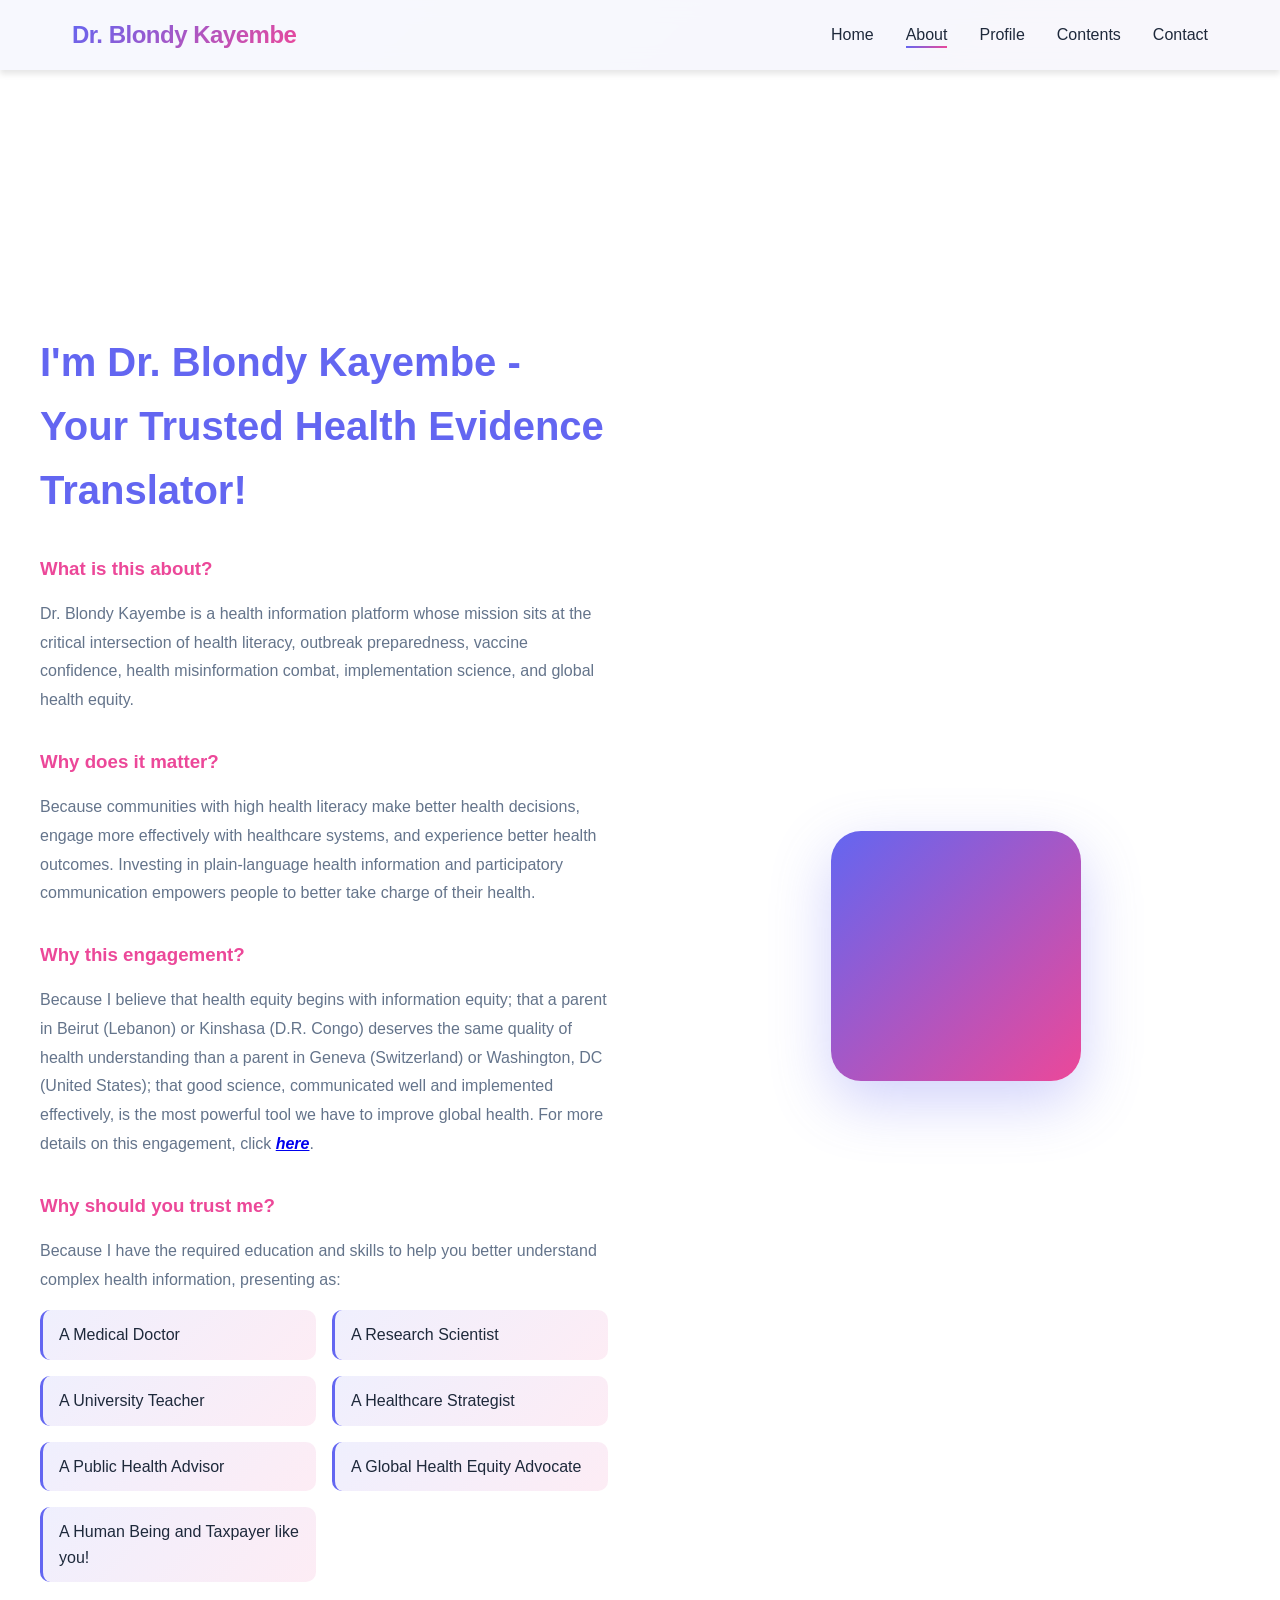
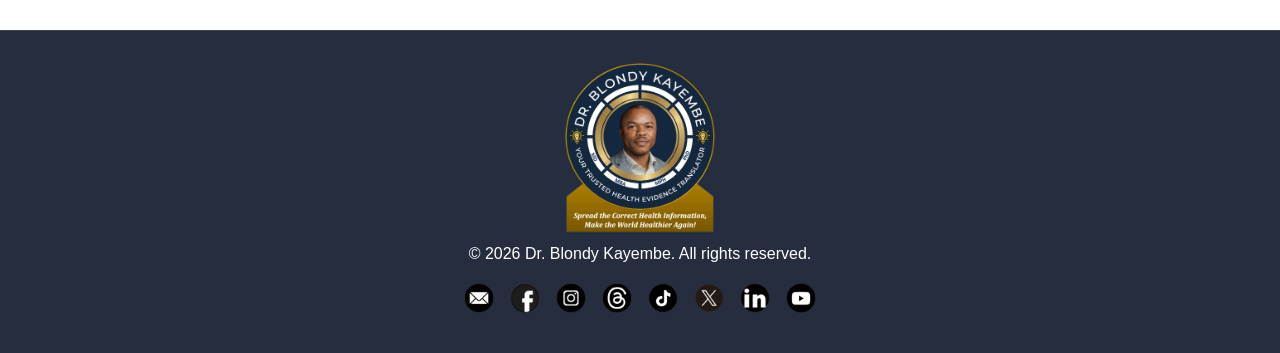
==== about.html @ 8d3b154e "Update about.html" ====
<!DOCTYPE html>
<html lang="en">
<head>
    <meta charset="UTF-8">
    <meta name="viewport" content="width=device-width, initial-scale=1.0">
    <title>About - Dr. Blondy Kayembe</title>
    <link rel="stylesheet" href="styles.css">
</head>
<body>
    <nav class="navbar">
        <div class="nav-container">
            <a href="index.html" class="logo">Dr. Blondy Kayembe</a>
            <ul class="nav-menu">
                <li><a href="index.html">Home</a></li>
                <li><a href="about.html" class="active">About</a></li>
                 <li><a href="profile.html">Profile</a></li>
                <li><a href="contents.html">Contents</a></li>
                <li><a href="contact.html">Contact</a></li>
            </ul>
        </div>
    </nav>

    <section class="page-header">
        <h1>About</h1>
        <p class="page-subtitle">Get to know who I am.</p>
    </section>

    <section class="about-content">
        <div class="about-container">
            <div class="about-text">
                <h2>I'm Dr. Blondy Kayembe - Your Trusted Health Evidence Translator!</h2>
                <h3>What is this about?</h3>
                <p>Dr. Blondy Kayembe is a health information platform whose mission sits at the critical intersection of 
                    health literacy, outbreak preparedness, vaccine confidence, health misinformation combat, implementation 
                    science, and global health equity.</p>
				
                <h3>Why does it matter?</h3>
                <p>Because communities with high health literacy make better health decisions, engage more effectively with 
					healthcare systems, and experience better health outcomes. Investing in plain-language health information 
					and participatory communication empowers people to better take charge of their health. </p>
				
                <h3>Why this engagement?</h3>
                <p>Because I believe that health equity begins with information equity; that a parent in Beirut (Lebanon) or 
                    Kinshasa (D.R. Congo) deserves the same quality of health understanding than a parent in Geneva (Switzerland) 
                    or Washington, DC (United States); that good science, communicated well and implemented effectively, 
                    is the most powerful tool we have to improve global health. For more details on this engagement, 
                    click <a href="https://youtube.com/@drblondykayembe" target="_blank"> <strong><i>here</i></strong></a>.
                </p>

                <h3>Why should you trust me?</h3>
                <p>Because I have the required education and skills to help you better understand complex health information, 
                    presenting as:</p>
                
                <ul class="skills-list">
                    <li>A Medical Doctor</li>
                    <li>A Research Scientist</li>
                    <li>A University Teacher</li>
                    <li>A Healthcare Strategist</li>
                    <li>A Public Health Advisor</li>
                    <li>A Global Health Equity Advocate</li>
                    <li>A Human Being and Taxpayer like you!</li>
                </ul>
            </div>
            <div class="about-visual">
                <div class="profile-container">
                    <div class="profile-shape"></div>
                </div>
            </div>
        </div>
    </section>

    <footer>
		<div style="display: flex; align-items: center; justify-content: center; gap: 10px;">
			<a href="https://drblondykayembe.com" target="_blank">
				<img src="/assets/logos/Final.Logo.2.gif" alt="Logo" style="width: 150px; height: auto"></a>
		</div>
        <p>&copy; 2026 Dr. Blondy Kayembe. All rights reserved.</p>
        <div class="footer-links">
            <p><a href="mailto:contact@drblondykayembe.com" target="_blank">
					<img src="/assets/logos/Mail.gif" alt="Mail" style="width: 30px; height: auto; cursor: pointer;"></a>
                <a href="https://www.facebook.com/drblondykayembe" target="_blank">
					<img src="/assets/logos/Facebook.gif" alt="Facebook" style="width: 30px; height: auto; cursor: pointer;"></a>
				<a href="https://www.instagram.com/@drblondykayembe" target="_blank">
					<img src="/assets/logos/Instagram2.gif" alt="Instagram" style="width: 30px; height: auto; cursor: pointer;"></a>
				<a href="https://www.threads.com/@drblondykayembe" target="_blank">
					<img src="/assets/logos/Threads2.gif" alt="Threads" style="width: 30px; height: auto; cursor: pointer;"></a>
				<a href="https://www.tiktok.com/@drblondykayembe" target="_blank">
					<img src="/assets/logos/TikTok.gif" alt="TikTok" style="width: 30px; height: auto; cursor: pointer;"></a>
				<a href="https://www.x.com/drblondykayembe" target="_blank">
					<img src="/assets/logos/Twitter.gif" alt="Twitter" style="width: 30px; height: auto; cursor: pointer;"></a>
				<a href="https://www.linkedin.com/in/drblondykayembe" target="_blank">
					<img src="/assets/logos/LinkedIn2.gif" alt="LinkedIn" style="width: 30px; height: auto; cursor: pointer;"></a>
				<a href="https://www.youtube.com/@drblondykayembe" target="_blank">
					<img src="/assets/logos/YouTube2.gif" alt="YouTube" style="width: 30px; height: auto; cursor: pointer;"></a>
            </p>
        </div>
    </footer>
</body>
</html>
---- styles.css ----
* {
    margin: 0;
    padding: 0;
    box-sizing: border-box;
}

:root {
    --primary-color: #6366f1;
    --secondary-color: #ec4899;
    --accent-color: #f59e0b;
    --dark-bg: #0f172a;
    --light-bg: #f8fafc;
    --text-dark: #1e293b;
    --text-light: #64748b;
    --border-color: #e2e8f0;
}

body {
    font-family: 'Segoe UI', Tahoma, Geneva, Verdana, sans-serif;
    background: linear-gradient(135deg, #667eea 0%, #764ba2 100%);
    background-attachment: fixed;
    color: var(--text-dark);
    line-height: 1.6;
    overflow-x: hidden;
}

/* Navigation */
.navbar {
    background: rgba(255, 255, 255, 0.95);
    backdrop-filter: blur(10px);
    padding: 1rem 0;
    position: sticky;
    top: 0;
    z-index: 1000;
    box-shadow: 0 4px 6px rgba(0, 0, 0, 0.1);
}

.nav-container {
    max-width: 1200px;
    margin: 0 auto;
    padding: 0 2rem;
    display: flex;
    justify-content: space-between;
    align-items: center;
}

.logo {
    font-size: 1.5rem;
    font-weight: 700;
    background: linear-gradient(135deg, var(--primary-color), var(--secondary-color));
    -webkit-background-clip: text;
    -webkit-text-fill-color: transparent;
    background-clip: text;
    text-decoration: none;
    letter-spacing: -0.5px;
}

.nav-menu {
    display: flex;
    list-style: none;
    gap: 2rem;
}

.nav-menu a {
    text-decoration: none;
    color: var(--text-dark);
    font-weight: 500;
    transition: all 0.3s ease;
    position: relative;
}

.nav-menu a::after {
    content: '';
    position: absolute;
    width: 0;
    height: 2px;
    bottom: -5px;
    left: 0;
    background: linear-gradient(135deg, var(--primary-color), var(--secondary-color));
    transition: width 0.3s ease;
}

.nav-menu a:hover::after,
.nav-menu a.active::after {
    width: 100%;
}

/* Hero Section */
.hero {
    min-height: 90vh;
    display: flex;
    align-items: center;
    justify-content: center;
    position: relative;
    overflow: hidden;
    padding: 2rem;
}

.hero-content {
    z-index: 10;
    text-align: center;
    max-width: 800px;
}

.hero-title {
    font-size: 4rem;
    font-weight: 800;
    color: white;
    margin-bottom: 1rem;
    line-height: 1.2;
    text-shadow: 0 4px 6px rgba(0, 0, 0, 0.2);
    animation: fadeInUp 0.8s ease;
}

.hero-subtitle {
    font-size: 1.5rem;
    color: rgba(255, 255, 255, 0.9);
    margin-bottom: 2rem;
    animation: fadeInUp 0.8s ease 0.2s both;
}

.hero-buttons {
    display: flex;
    gap: 1rem;
    justify-content: center;
    flex-wrap: wrap;
    animation: fadeInUp 0.8s ease 0.4s both;
}

.hero-image {
    order: -1;
    flex: 1;
}

/* Buttons */
.btn {
    padding: 0.75rem 2rem;
    border-radius: 50px;
    text-decoration: none;
    font-weight: 600;
    transition: all 0.3s ease;
    border: none;
    cursor: pointer;
    font-size: 1rem;
    display: inline-block;
}

.btn-primary {
    background: linear-gradient(135deg, var(--primary-color), var(--secondary-color));
    color: white;
    box-shadow: 0 10px 25px rgba(99, 102, 241, 0.3);
}

.btn-primary:hover {
    transform: translateY(-2px);
    box-shadow: 0 15px 35px rgba(99, 102, 241, 0.4);
}

.btn-secondary {
    background: rgba(255, 255, 255, 0.2);
    color: white;
    border: 2px solid white;
    backdrop-filter: blur(10px);
}

.btn-secondary:hover {
    background: rgba(255, 255, 255, 0.3);
    transform: translateY(-2px);
}

/* Floating Shapes */
.hero-decoration {
    position: absolute;
    width: 100%;
    height: 100%;
    top: 0;
    left: 0;
    overflow: hidden;
}

.floating-shape {
    position: absolute;
    border-radius: 50%;
    opacity: 0.1;
}

.shape-1 {
    width: 300px;
    height: 300px;
    background: white;
    top: 10%;
    right: 10%;
    animation: float 6s ease-in-out infinite;
}

.shape-2 {
    width: 200px;
    height: 200px;
    background: white;
    bottom: 20%;
    left: 10%;
    animation: float 8s ease-in-out infinite 1s;
}

.shape-3 {
    width: 150px;
    height: 150px;
    background: white;
    top: 50%;
    right: 5%;
    animation: float 7s ease-in-out infinite 0.5s;
}

@keyframes float {
    0%, 100% { transform: translateY(0px); }
    50% { transform: translateY(-20px); }
}

@keyframes fadeInUp {
    from {
        opacity: 0;
        transform: translateY(30px);
    }
    to {
        opacity: 1;
        transform: translateY(0);
    }
}

/* Highlights Section */
.highlights {
    padding: 4rem 2rem;
    background: white;
}

.highlights-container {
    max-width: 1200px;
    margin: 0 auto;
    display: grid;
    grid-template-columns: repeat(auto-fit, minmax(250px, 1fr));
    gap: 2rem;
}

.highlight-card {
    background: linear-gradient(135deg, #667eea15, #764ba215);
    padding: 2rem;
    border-radius: 15px;
    text-align: center;
    transition: all 0.3s ease;
    border: 1px solid rgba(102, 126, 234, 0.1);
}

.highlight-card:hover {
    transform: translateY(-10px);
    box-shadow: 0 20px 40px rgba(102, 126, 234, 0.15);
}

.card-icon {
    font-size: 3rem;
    margin-bottom: 1rem;
}

.highlight-card h3 {
    color: var(--primary-color);
    margin-bottom: 0.5rem;
}

/* Page Header */
.page-header {
    padding: 4rem 2rem 2rem;
    text-align: center;
    color: white;
}

.page-header h1 {
    font-size: 3rem;
    margin-bottom: 0.5rem;
}

.page-subtitle {
    font-size: 1.2rem;
    opacity: 0.9;
}

/* Main Content Wrapper */
section:not(.hero):not(.highlights) {
    background: white;
    padding: 3rem 2rem;
}

/* About Section */
.about-container {
    max-width: 1200px;
    margin: 0 auto;
    display: grid;
    grid-template-columns: 1fr 1fr;
    gap: 4rem;
    align-items: center;
}

.about-text h2 {
    color: var(--primary-color);
    font-size: 2.5rem;
    margin-bottom: 1.5rem;
}

.about-text h3 {
    color: var(--secondary-color);
    margin-top: 2rem;
    margin-bottom: 1rem;
}

.about-text p {
    color: var(--text-light);
    margin-bottom: 1rem;
    line-height: 1.8;
}

.skills-list {
    list-style: none;
    display: grid;
    grid-template-columns: 1fr 1fr;
    gap: 1rem;
}

.skills-list li {
    background: linear-gradient(135deg, rgba(99, 102, 241, 0.1), rgba(236, 72, 153, 0.1));
    padding: 0.75rem 1rem;
    border-radius: 10px;
    border-left: 3px solid var(--primary-color);
}

.profile-container {
    position: relative;
    height: 400px;
    display: flex;
    align-items: center;
    justify-content: center;
}

.profile-shape {
    width: 250px;
    height: 250px;
    background: linear-gradient(135deg, var(--primary-color), var(--secondary-color));
    border-radius: 30px;
    box-shadow: 0 20px 60px rgba(99, 102, 241, 0.3);
    animation: profilePulse 3s ease-in-out infinite;
}

@keyframes profilePulse {
    0%, 100% { transform: scale(1); }
    50% { transform: scale(1.05); }
}

/* Contents Section */
.contents-container {
    max-width: 1200px;
    margin: 0 auto;
    display: grid;
    grid-template-columns: repeat(auto-fit, minmax(300px, 1fr));
    gap: 2rem;
}

.content-item {
    padding: 2rem;
    background: linear-gradient(135deg, #667eea15, #764ba215);
    border-radius: 15px;
    border-left: 4px solid var(--primary-color);
    transition: all 0.3s ease;
    position: relative;
    overflow: hidden;
}

.content-item::before {
    content: '';
    position: absolute;
    top: 0;
    right: 0;
    width: 100px;
    height: 100px;
    background: linear-gradient(135deg, var(--primary-color), var(--secondary-color));
    opacity: 0.1;
    border-radius: 50%;
}

.content-item:hover {
    transform: translateY(-10px);
    box-shadow: 0 20px 40px rgba(102, 126, 234, 0.15);
}

.content-number {
    font-size: 2.5rem;
    font-weight: 700;
    color: var(--primary-color);
    opacity: 0.2;
    position: absolute;
    top: 1rem;
    right: 1.5rem;
}

.content-item h3 {
    color: var(--primary-color);
    margin-bottom: 0.5rem;
    position: relative;
    z-index: 1;
}

.content-item p {
    color: var(--text-light);
    margin-bottom: 1.5rem;
    position: relative;
    z-index: 1;
}

.content-link {
    color: var(--secondary-color);
    text-decoration: none;
    font-weight: 600;
    transition: all 0.3s ease;
    display: inline-block;
    position: relative;
    z-index: 1;
}

.content-link::after {
    content: '';
    position: absolute;
    width: 0;
    height: 2px;
    bottom: -5px;
    left: 0;
    background: var(--secondary-color);
    transition: width 0.3s ease;
}

.content-link:hover::after {
    width: 100%;
}

/* CTA Section */
.cta-section {
    text-align: center;
    padding: 3rem 2rem;
    background: linear-gradient(135deg, var(--primary-color), var(--secondary-color));
    color: white;
}

.cta-section h2 {
    font-size: 2rem;
    margin-bottom: 0.5rem;
}

.cta-section p {
    font-size: 1.1rem;
    margin-bottom: 2rem;
    opacity: 0.9;
}

/* Contact Section */
.contact-container {
    max-width: 1200px;
    margin: 0 auto;
    display: grid;
    grid-template-columns: 1fr 1fr;
    gap: 4rem;
}

.contact-info h2 {
    color: var(--primary-color);
    font-size: 2rem;
    margin-bottom: 1rem;
}

.contact-info > p {
    color: var(--text-light);
    margin-bottom: 2rem;
    line-height: 1.8;
}

.contact-methods {
    display: flex;
    flex-direction: column;
    gap: 1.5rem;
}

.contact-method {
    padding: 1.5rem;
    background: linear-gradient(135deg, #667eea15, #764ba215);
    border-radius: 10px;
}

.method-icon {
    font-size: 2rem;
    margin-bottom: 0.5rem;
}

.contact-method h3 {
    color: var(--primary-color);
    margin-bottom: 0.5rem;
}

.contact-method p {
    color: var(--text-light);
}

.contact-method a {
    color: var(--secondary-color);
    text-decoration: none;
    font-weight: 600;
}

.contact-form {
    display: flex;
    flex-direction: column;
    gap: 1.5rem;
}

.form-group input,
.form-group textarea {
    width: 100%;
    padding: 0.75rem 1rem;
    border: 2px solid var(--border-color);
    border-radius: 10px;
    font-family: inherit;
    font-size: 1rem;
    transition: all 0.3s ease;
}

.form-group input:focus,
.form-group textarea:focus {
    outline: none;
    border-color: var(--primary-color);
    box-shadow: 0 0 0 3px rgba(99, 102, 241, 0.1);
}

/* Profile Section Styles */
.profile-section {
    background: white;
    padding: 3rem 2rem;
}

.profile-main-container {
    max-width: 1200px;
    margin: 0 auto;
}

.profile-card {
    background: white;
    border-radius: 15px;
    margin-bottom: 2rem;
    border: 1px solid rgba(102, 126, 234, 0.1);
    box-shadow: 0 4px 15px rgba(0, 0, 0, 0.05);
    overflow: hidden;
    transition: all 0.3s ease;
}

.profile-card:hover {
    box-shadow: 0 10px 30px rgba(102, 126, 234, 0.15);
}

.card-header {
    background: linear-gradient(135deg, rgba(99, 102, 241, 0.1), rgba(236, 72, 153, 0.1));
    padding: 1.5rem 2rem;
    border-bottom: 2px solid var(--primary-color);
}

.section-title {
    color: var(--primary-color);
    font-size: 1.8rem;
    margin: 0;
}

.card-content {
    padding: 2rem;
}

/* Education Items */
.education-item {
    display: flex;
    gap: 2rem;
    margin-bottom: 2rem;
    padding-bottom: 2rem;
    border-bottom: 1px solid var(--border-color);
}

.education-item:last-child {
    border-bottom: none;
    margin-bottom: 0;
    padding-bottom: 0;
}

.degree-badge {
    background: linear-gradient(135deg, var(--primary-color), var(--secondary-color));
    color: white;
    padding: 0.5rem 1rem;
    border-radius: 10px;
    font-weight: 700;
    min-width: 60px;
    text-align: center;
    height: fit-content;
}

.degree-info h3 {
    color: var(--primary-color);
    margin-bottom: 0.5rem;
}

.institution {
    color: var(--secondary-color);
    font-weight: 600;
    margin-bottom: 0.25rem;
}

.location {
    color: var(--text-light);
    font-size: 0.95rem;
    font-style: italic;
}

/* Work Experience Items */
.work-item {
    display: flex;
    gap: 2rem;
    margin-bottom: 2rem;
    padding-bottom: 2rem;
    border-bottom: 1px solid var(--border-color);
}

.work-item:last-child {
    border-bottom: none;
    margin-bottom: 0;
    padding-bottom: 0;
}

.work-period {
    background: linear-gradient(135deg, var(--accent-color), #fb923c);
    color: white;
    padding: 0.5rem 1rem;
    border-radius: 10px;
    font-weight: 700;
    min-width: 100px;
    text-align: center;
    height: fit-content;
}

.work-info h3 {
    color: var(--primary-color);
    margin-bottom: 0.5rem;
}

.work-company {
    color: var(--secondary-color);
    font-weight: 600;
    margin-bottom: 0.25rem;
}

.work-location {
    color: var(--text-light);
    font-size: 0.95rem;
    font-style: italic;
}

/* Publication Subsections */
.publication-subsection {
    margin-bottom: 2.5rem;
}

.publication-subsection:last-child {
    margin-bottom: 0;
}

.subsection-title {
    color: var(--secondary-color);
    font-size: 1.3rem;
    margin-bottom: 1rem;
    padding-bottom: 0.75rem;
    border-bottom: 2px solid var(--primary-color);
}

.publication-list {
    list-style: none;
    padding-left: 0;
}

.publication-list li {
    color: var(--text-light);
    line-height: 1.8;
    margin-bottom: 1.2rem;
    padding-left: 1.5rem;
    position: relative;
}

.publication-list li::before {
    content: '•';
    position: absolute;
    left: 0;
    color: var(--primary-color);
    font-weight: bold;
    font-size: 1.2rem;
}

.publication-list li strong {
    color: var(--primary-color);
}

/* Footer */
footer {
    background: rgba(15, 23, 42, 0.9);
    color: white;
    padding: 2rem;
    text-align: center;
    border-top: 1px solid rgba(255, 255, 255, 0.1);
}

.footer-links {
    margin-top: 1rem;
    display: flex;
    justify-content: center;
    gap: 2rem;
}

.footer-links a {
    color: var(--primary-color);
    text-decoration: none;
    transition: all 0.3s ease;
}

.footer-links a:hover {
    color: var(--secondary-color);
    text-decoration: underline;
}

.footer-links p {
    color: white;
    display: flex;
    flex-wrap: wrap;
    gap: 1rem;
    justify-content: center;
}

/* Responsive Design */
@media (max-width: 768px) {
    .hero-title {
        font-size: 2.5rem;
    }

    .hero-subtitle {
        font-size: 1.2rem;
    }

    .nav-menu {
        gap: 0.75rem;
        font-size: 0.9rem;
    }

    .about-container,
    .contact-container {
        grid-template-columns: 1fr;
    }

    .profile-shape {
        width: 200px;
        height: 200px;
    }

    .page-header h1 {
        font-size: 2rem;
    }

    .nav-menu {
        flex-wrap: wrap;
    }

    .education-item,
    .work-item {
        flex-direction: column;
        gap: 1rem;
    }

    .degree-badge,
    .work-period {
        min-width: auto;
        width: fit-content;
    }

    .section-title {
        font-size: 1.4rem;
    }

    .subsection-title {
        font-size: 1.1rem;
    }
}

/* ===== DARK MODE ===== */
html[data-theme="dark"] {
    --primary-color: #818cf8;
    --secondary-color: #ec4899;
    --accent-color: #fbbf24;
    --dark-bg: #0f172a;
    --light-bg: #1e293b;
    --text-dark: #f1f5f9;
    --text-light: #cbd5e1;
    --border-color: #334155;
}

html[data-theme="dark"] body {
    background: #0f172a;
    color: #f1f5f9;
}

html[data-theme="dark"] .navbar {
    background: rgba(15, 23, 42, 0.95);
}

html[data-theme="dark"] section:not(.hero):not(.highlights) {
    background: #1e293b;
}

html[data-theme="dark"] .content-card,
html[data-theme="dark"] .highlight-card,
html[data-theme="dark"] .contact-method,
html[data-theme="dark"] .modal-content {
    background: #1e293b;
    border-color: rgba(148, 163, 184, 0.2);
}

html[data-theme="dark"] input,
html[data-theme="dark"] textarea,
html[data-theme="dark"] select {
    background: #334155;
    color: #f1f5f9;
    border-color: #475569;
}

html[data-theme="dark"] input:focus,
html[data-theme="dark"] textarea:focus,
html[data-theme="dark"] select:focus {
    border-color: #818cf8;
}

/* Dark mode toggle button */
.dark-mode-toggle {
    background: none;
    border: none;
    font-size: 1.5rem;
    cursor: pointer;
    transition: transform 0.3s ease;
    padding: 0.5rem;
}

.dark-mode-toggle:hover {
    transform: scale(1.2);
}

/* ===== CONTENT DETAIL MODAL ===== */
.content-detail-modal-content {
    max-width: 900px;
    max-height: 90vh;
    overflow-y: auto;
}

.detail-header {
    padding: 2rem;
    background: linear-gradient(135deg, var(--primary-color), var(--secondary-color));
    color: white;
    border-radius: 15px 15px 0 0;
}

.detail-header h1 {
    margin: 0 0 1rem 0;
    font-size: 2rem;
}

.detail-meta {
    display: flex;
    gap: 1rem;
    flex-wrap: wrap;
}

.detail-date,
.detail-type {
    background: rgba(255, 255, 255, 0.2);
    padding: 0.5rem 1rem;
    border-radius: 20px;
    font-size: 0.9rem;
}

.detail-content {
    padding: 2rem;
}

/* Rating Section */
.rating-section,
.share-section,
.comments-section {
    margin-bottom: 2rem;
    padding-bottom: 2rem;
    border-bottom: 2px solid var(--border-color);
}

.rating-section h3,
.share-section h3,
.comments-section h3 {
    color: var(--primary-color);
    margin-bottom: 1rem;
}

.rating-display {
    display: flex;
    align-items: center;
    gap: 1rem;
}

.stars {
    display: flex;
    gap: 0.5rem;
}

.star {
    font-size: 2rem;
    cursor: pointer;
    color: #d1d5db;
    transition: all 0.2s ease;
}

.star:hover,
.star.active {
    color: var(--accent-color);
    transform: scale(1.2);
}

.star.filled {
    color: var(--accent-color);
}

.rating-text {
    color: var(--text-light);
    font-weight: 500;
}

/* Share Section */
.share-buttons {
    display: flex;
    gap: 1rem;
    flex-wrap: wrap;
}

.share-btn {
    width: 50px;
    height: 50px;
    border-radius: 50%;
    border: 2px solid var(--primary-color);
    background: white;
    color: var(--primary-color);
    cursor: pointer;
    font-weight: 700;
    font-size: 1.2rem;
    transition: all 0.3s ease;
    display: flex;
    align-items: center;
    justify-content: center;
}

.share-btn:hover {
    background: var(--primary-color);
    color: white;
    transform: translateY(-3px);
    box-shadow: 0 10px 25px rgba(99, 102, 241, 0.3);
}

.facebook-share:hover { border-color: #1877f2; }
.twitter-share:hover { border-color: #000000; }
.whatsapp-share:hover { border-color: #25d366; }
.linkedin-share:hover { border-color: #0a66c2; }
.email-share:hover { border-color: #ea4335; }
.copy-link:hover { border-color: #6366f1; }

html[data-theme="dark"] .share-btn {
    background: #334155;
}

html[data-theme="dark"] .share-btn:hover {
    background: var(--primary-color);
}

/* Comments Section */
.comment-form {
    display: flex;
    flex-direction: column;
    gap: 1rem;
    margin-bottom: 2rem;
    padding: 1.5rem;
    background: linear-gradient(135deg, #667eea15, #764ba215);
    border-radius: 10px;
}

.comment-input {
    padding: 1rem;
    border: 2px solid var(--border-color);
    border-radius: 8px;
    font-family: inherit;
    font-size: 1rem;
    resize: vertical;
}

.comment-input:focus {
    outline: none;
    border-color: var(--primary-color);
    box-shadow: 0 0 0 3px rgba(99, 102, 241, 0.1);
}

.comments-list {
    display: flex;
    flex-direction: column;
    gap: 1rem;
}

.comment {
    padding: 1.5rem;
    background: linear-gradient(135deg, #667eea08, #764ba208);
    border-left: 3px solid var(--primary-color);
    border-radius: 8px;
    animation: slideIn 0.3s ease;
}

.comment-header {
    display: flex;
    justify-content: space-between;
    align-items: center;
    margin-bottom: 0.5rem;
}

.comment-header strong {
    color: var(--primary-color);
}

.comment-date {
    color: var(--text-light);
    font-size: 0.85rem;
}

.comment-text {
    color: var(--text-dark);
    line-height: 1.6;
    margin: 0;
}

.no-comments {
    text-align: center;
    color: var(--text-light);
    padding: 2rem;
    font-style: italic;
}

/* Detail Actions */
.detail-actions {
    display: flex;
    gap: 1rem;
    margin-top: 2rem;
    padding-top: 2rem;
    border-top: 2px solid var(--border-color);
}

.detail-actions .btn {
    flex: 1;
}

/* ===== PRINT STYLES ===== */
.print-modal-content {
    max-width: 900px;
    max-height: 90vh;
    overflow-y: auto;
}

.print-header {
    display: flex;
    justify-content: space-between;
    align-items: center;
    padding: 2rem;
    border-bottom: 2px solid var(--border-color);
    gap: 1rem;
}

.print-header h1 {
    margin: 0;
    flex: 1;
    color: var(--primary-color);
}

.print-preview {
    padding: 2rem;
}

.print-content {
    background: white;
    padding: 2rem;
    border-radius: 10px;
}

.print-content h1 {
    color: var(--primary-color);
    margin-bottom: 1rem;
}

.print-meta {
    color: var(--text-light);
    margin-bottom: 2rem;
    padding-bottom: 1rem;
    border-bottom: 1px solid var(--border-color);
}

.print-content img {
    max-width: 100%;
    height: auto;
    margin: 2rem 0;
    border-radius: 8px;
}

.print-footer {
    margin-top: 3rem;
    padding-top: 2rem;
    border-top: 1px solid var(--border-color);
    text-align: center;
    color: var(--text-light);
    font-size: 0.9rem;
}

/* Print Preview Styles */
@media print {
    body {
        background: white;
    }

    .navbar,
    .content-controls,
    .filter-controls,
    .detail-actions,
    .card-actions,
    .print-header,
    .close,
    .favorite-btn,
    .share-buttons,
    .comment-form {
        display: none !important;
    }

    .print-modal-content,
    .content-detail-modal-content {
        margin: 0;
        padding: 0;
        max-width: 100%;
        max-height: 100%;
        box-shadow: none;
        border: none;
    }

    .modal {
        position: static;
        z-index: auto;
    }

    .print-content {
        page-break-inside: avoid;
        box-shadow: none;
        border: none;
        padding: 0;
    }

    .print-content img {
        page-break-inside: avoid;
        max-width: 100%;
    }
}

/* ===== SHARE MODAL ===== */
.share-modal-content {
    max-width: 500px;
}

.share-modal-content h2 {
    color: var(--primary-color);
    margin-top: 0;
}

.share-options {
    display: flex;
    flex-direction: column;
    gap: 2rem;
}

.share-option {
    padding: 1.5rem;
    background: linear-gradient(135deg, #667eea15, #764ba215);
    border-radius: 10px;
}

.share-option h4 {
    color: var(--secondary-color);
    margin-top: 0;
    margin-bottom: 1rem;
}

.copy-link-box {
    display: flex;
    gap: 1rem;
}

.share-link-input {
    flex: 1;
    padding: 0.75rem;
    border: 2px solid var(--border-color);
    border-radius: 8px;
    font-family: monospace;
    font-size: 0.9rem;
}

.qr-code-container {
    text-align: center;
    padding: 1rem;
    background: white;
    border-radius: 8px;
}

.qr-code-container canvas {
    max-width: 200px;
}

/* ===== CARD STATS ===== */
.card-stats {
    display: flex;
    gap: 1rem;
    margin-bottom: 1rem;
    color: var(--text-light);
    font-size: 0.9rem;
}

.stat {
    display: flex;
    align-items: center;
    gap: 0.25rem;
}

/* ===== RESPONSIVE ADJUSTMENTS ===== */
@media (max-width: 768px) {
    .detail-header {
        padding: 1.5rem;
    }

    .detail-header h1 {
        font-size: 1.5rem;
    }

    .detail-meta {
        flex-direction: column;
    }

    .detail-content {
        padding: 1rem;
    }

    .share-buttons {
        justify-content: space-around;
    }

    .print-header {
        flex-direction: column;
        align-items: flex-start;
    }

    .rating-section,
    .share-section,
    .comments-section {
        margin-bottom: 1.5rem;
        padding-bottom: 1.5rem;
    }

    .detail-actions {
        flex-direction: column;
    }

    .print-content {
        padding: 1rem;
    }
}

@media (max-width: 480px) {
    .share-btn {
        width: 40px;
        height: 40px;
        font-size: 1rem;
    }

    .star {
        font-size: 1.5rem;
    }

    .copy-link-box {
        flex-direction: column;
    }

    .share-link-input {
        width: 100%;
    }
}
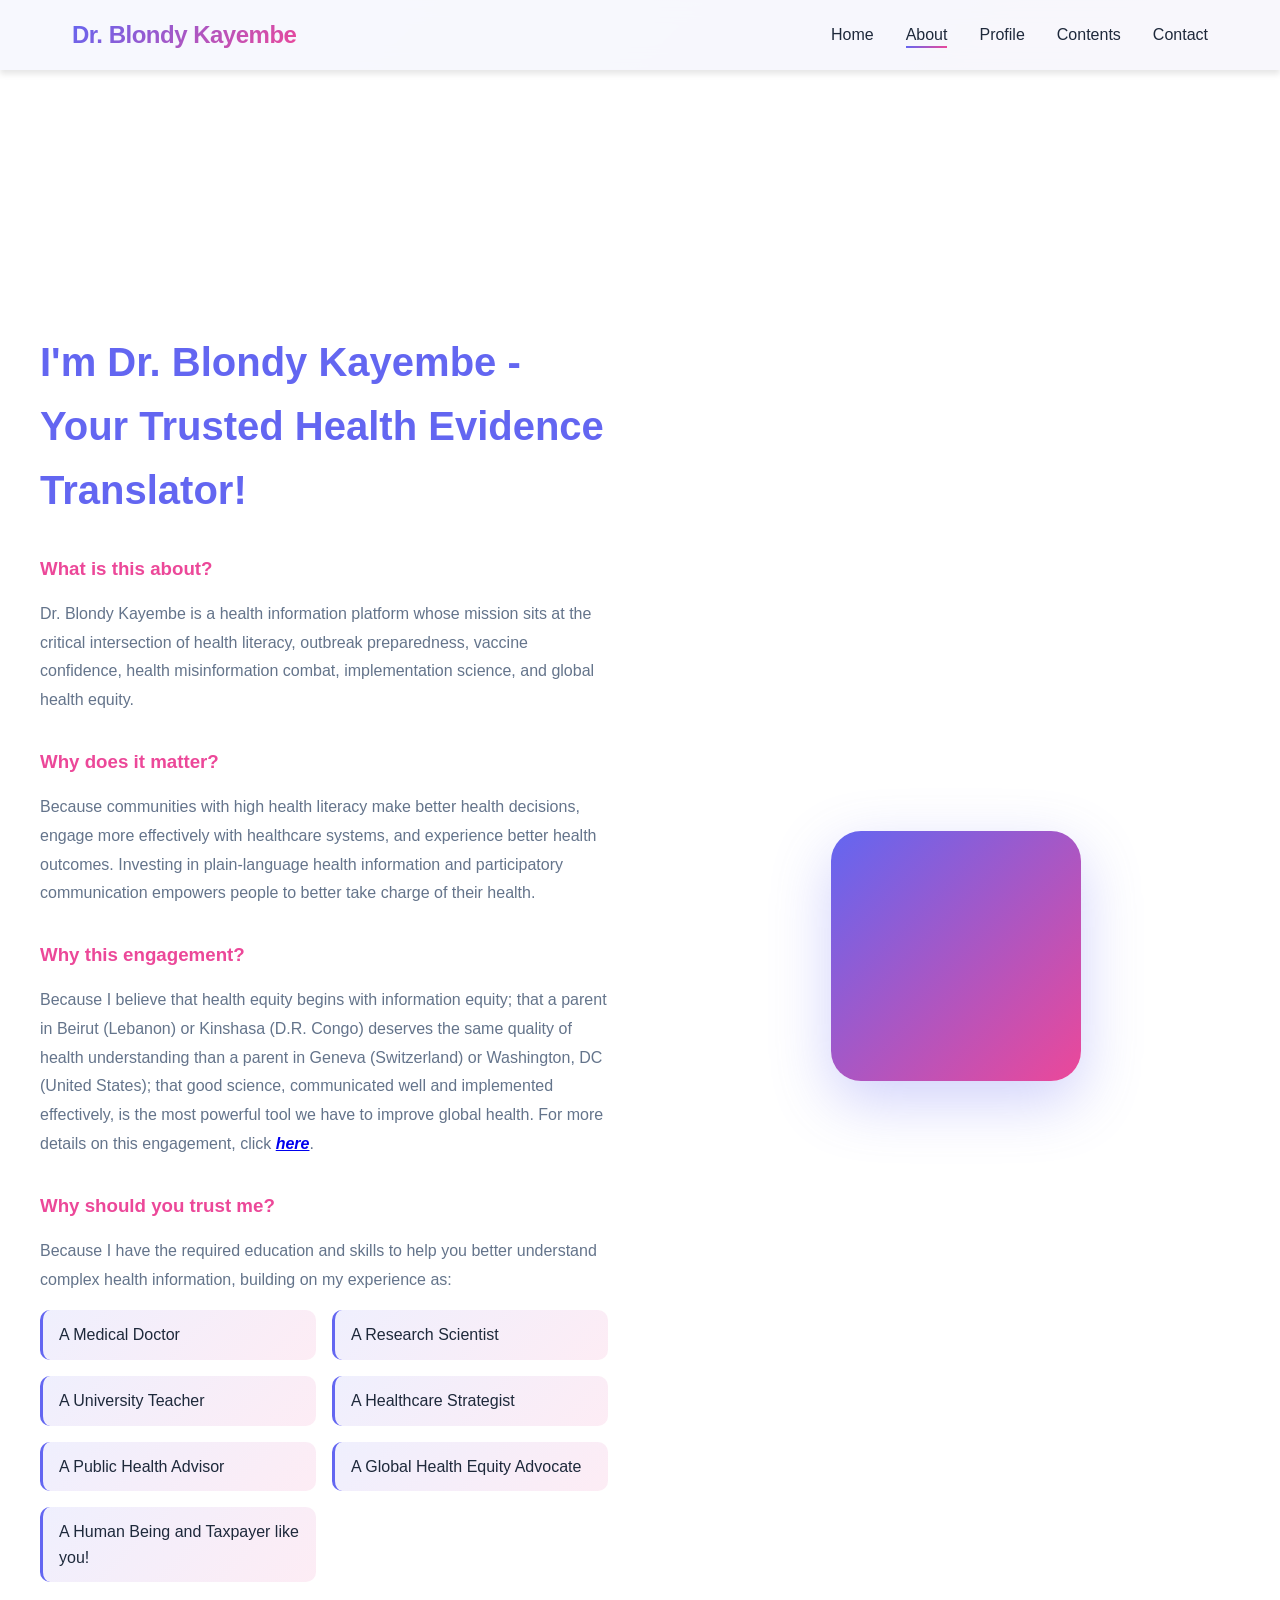
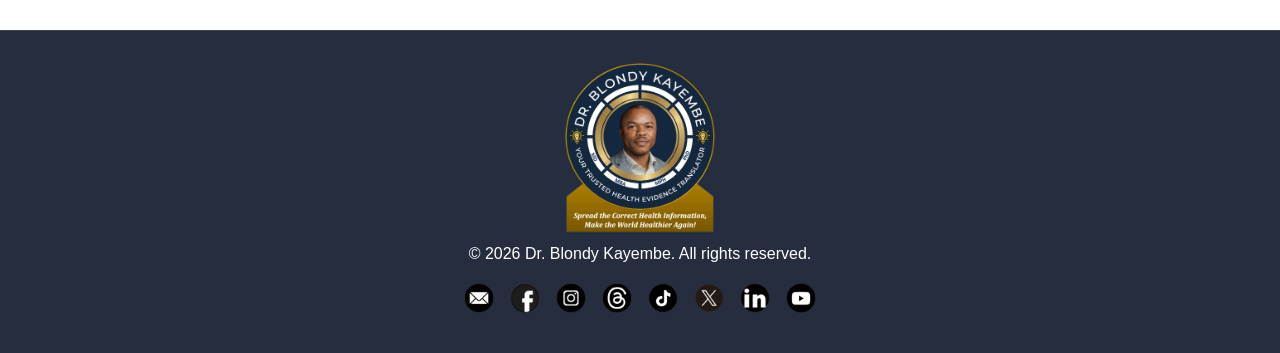
==== commit 02f72775: "Update about.html" ====
--- a/about.html
+++ b/about.html
@@ -49,7 +49,7 @@
 
                 <h3>Why should you trust me?</h3>
                 <p>Because I have the required education and skills to help you better understand complex health information, 
-                    presenting as:</p>
+                    building on my experience as:</p>
                 
                 <ul class="skills-list">
                     <li>A Medical Doctor</li>
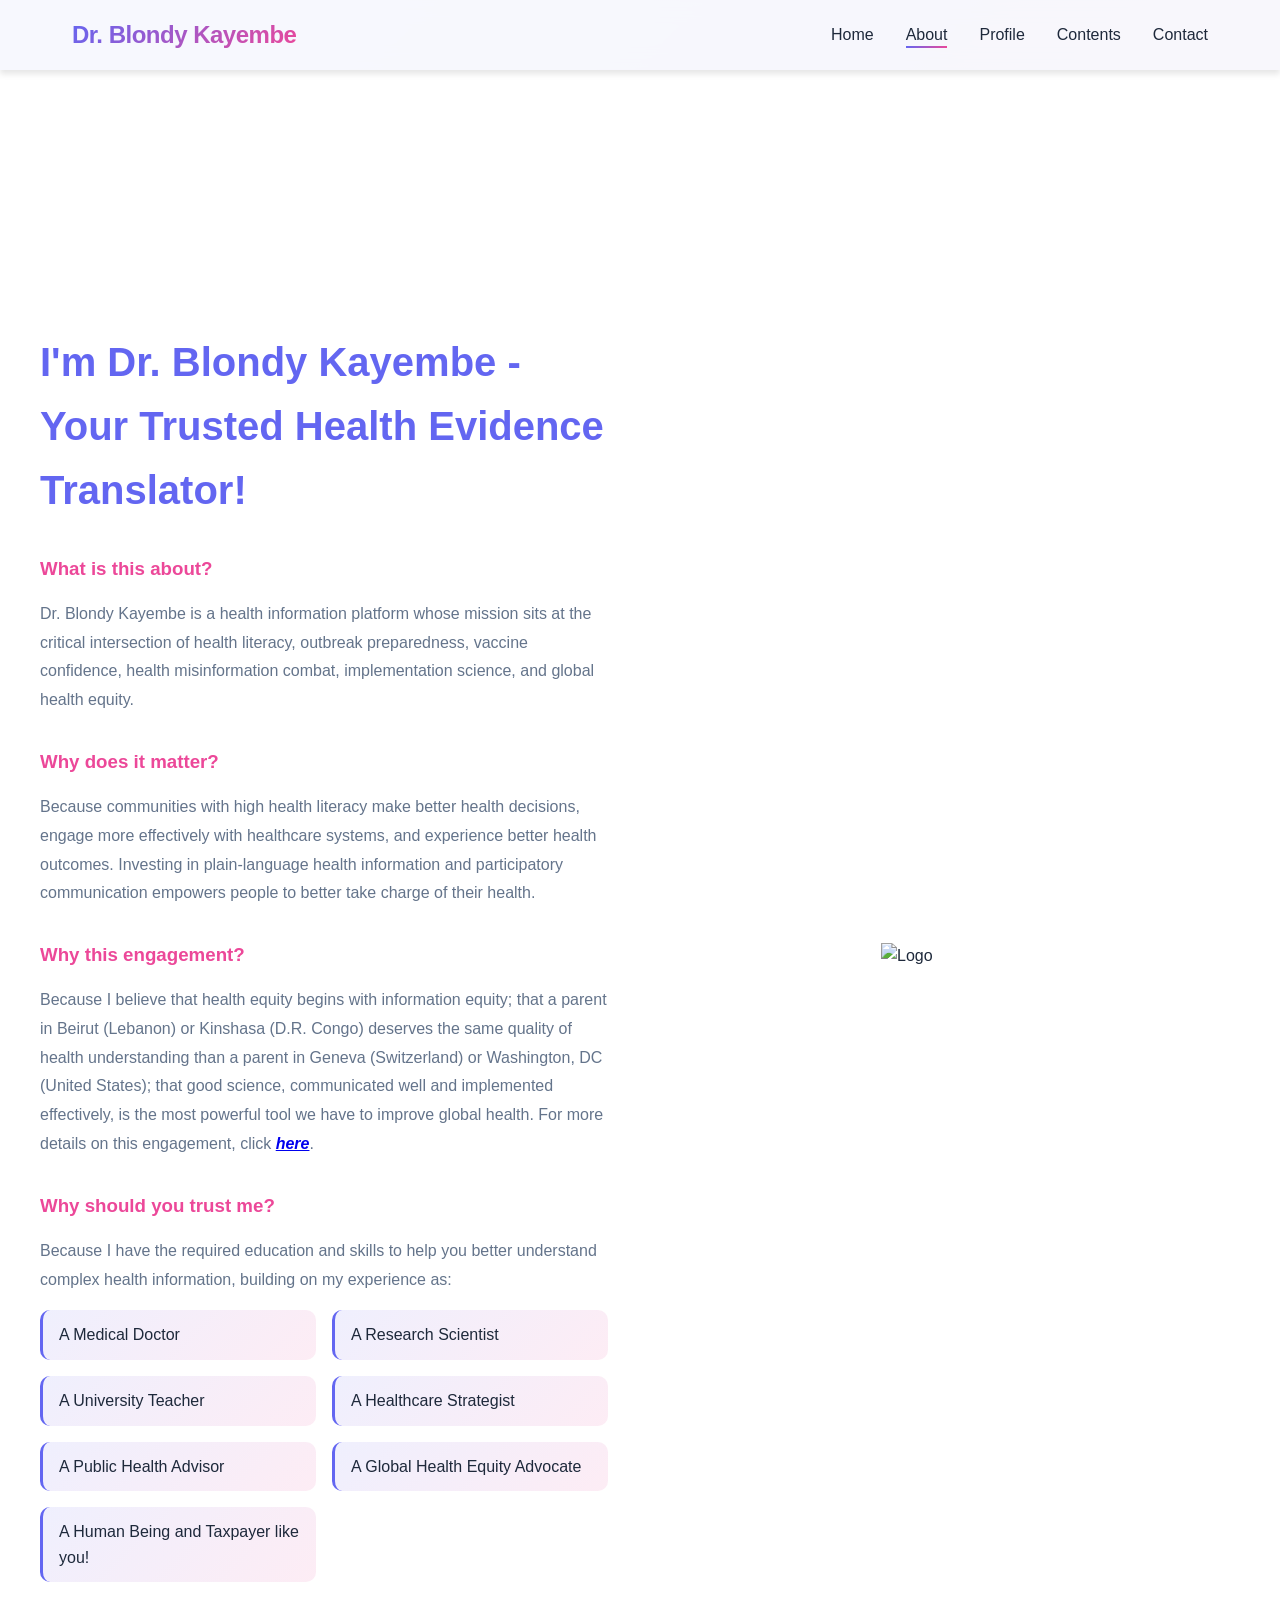
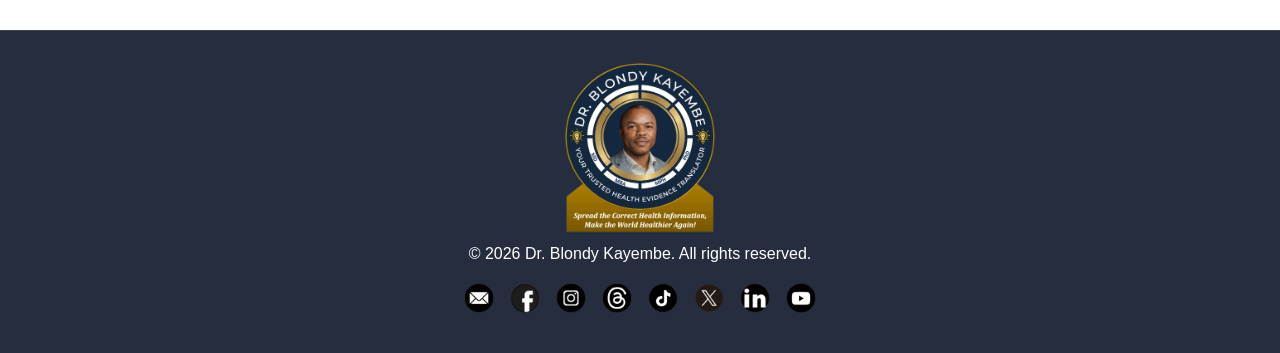
==== commit 140f3eb3: "Update about.html" ====
--- a/about.html
+++ b/about.html
@@ -63,7 +63,7 @@
             </div>
             <div class="about-visual">
                 <div class="profile-container">
-                    <div class="profile-shape"></div>
+                    <img src="/assets/logos/Final.Logo.gif" alt="Logo" style="width: 150px; height: auto"></a>
                 </div>
             </div>
         </div>
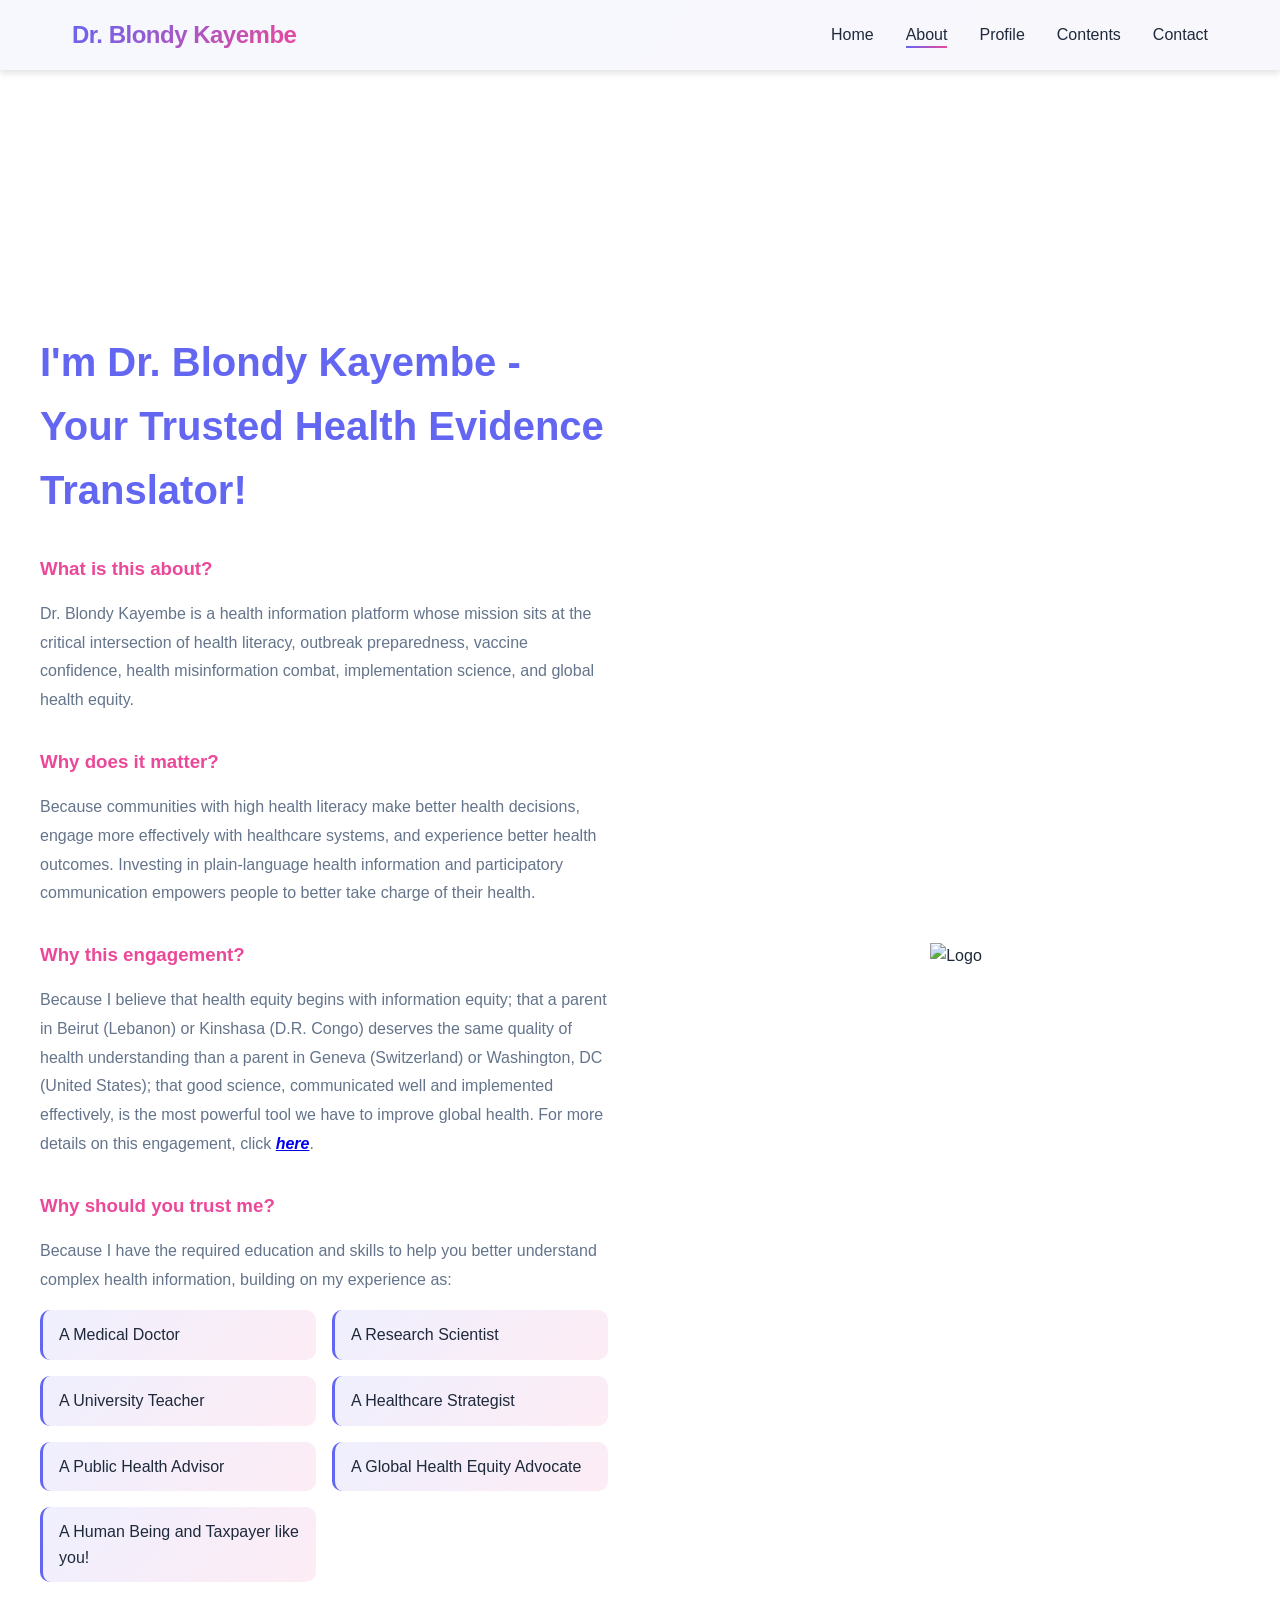
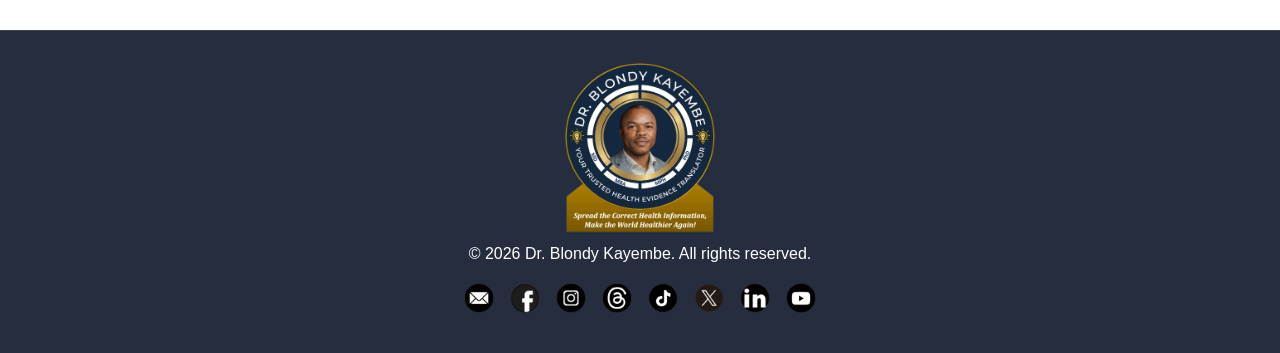
==== commit 474753b7: "Update about.html" ====
--- a/about.html
+++ b/about.html
@@ -63,7 +63,8 @@
             </div>
             <div class="about-visual">
                 <div class="profile-container">
-                    <img src="/assets/logos/Final.Logo.gif" alt="Logo" style="width: 150px; height: auto"></a>
+                    <ahref="https://drblondykayembe.com" target="_blank">
+						<img src="/assets/logos/Final.Logo.gif" alt="Logo" style="width: 150px; height: auto"></a>
                 </div>
             </div>
         </div>
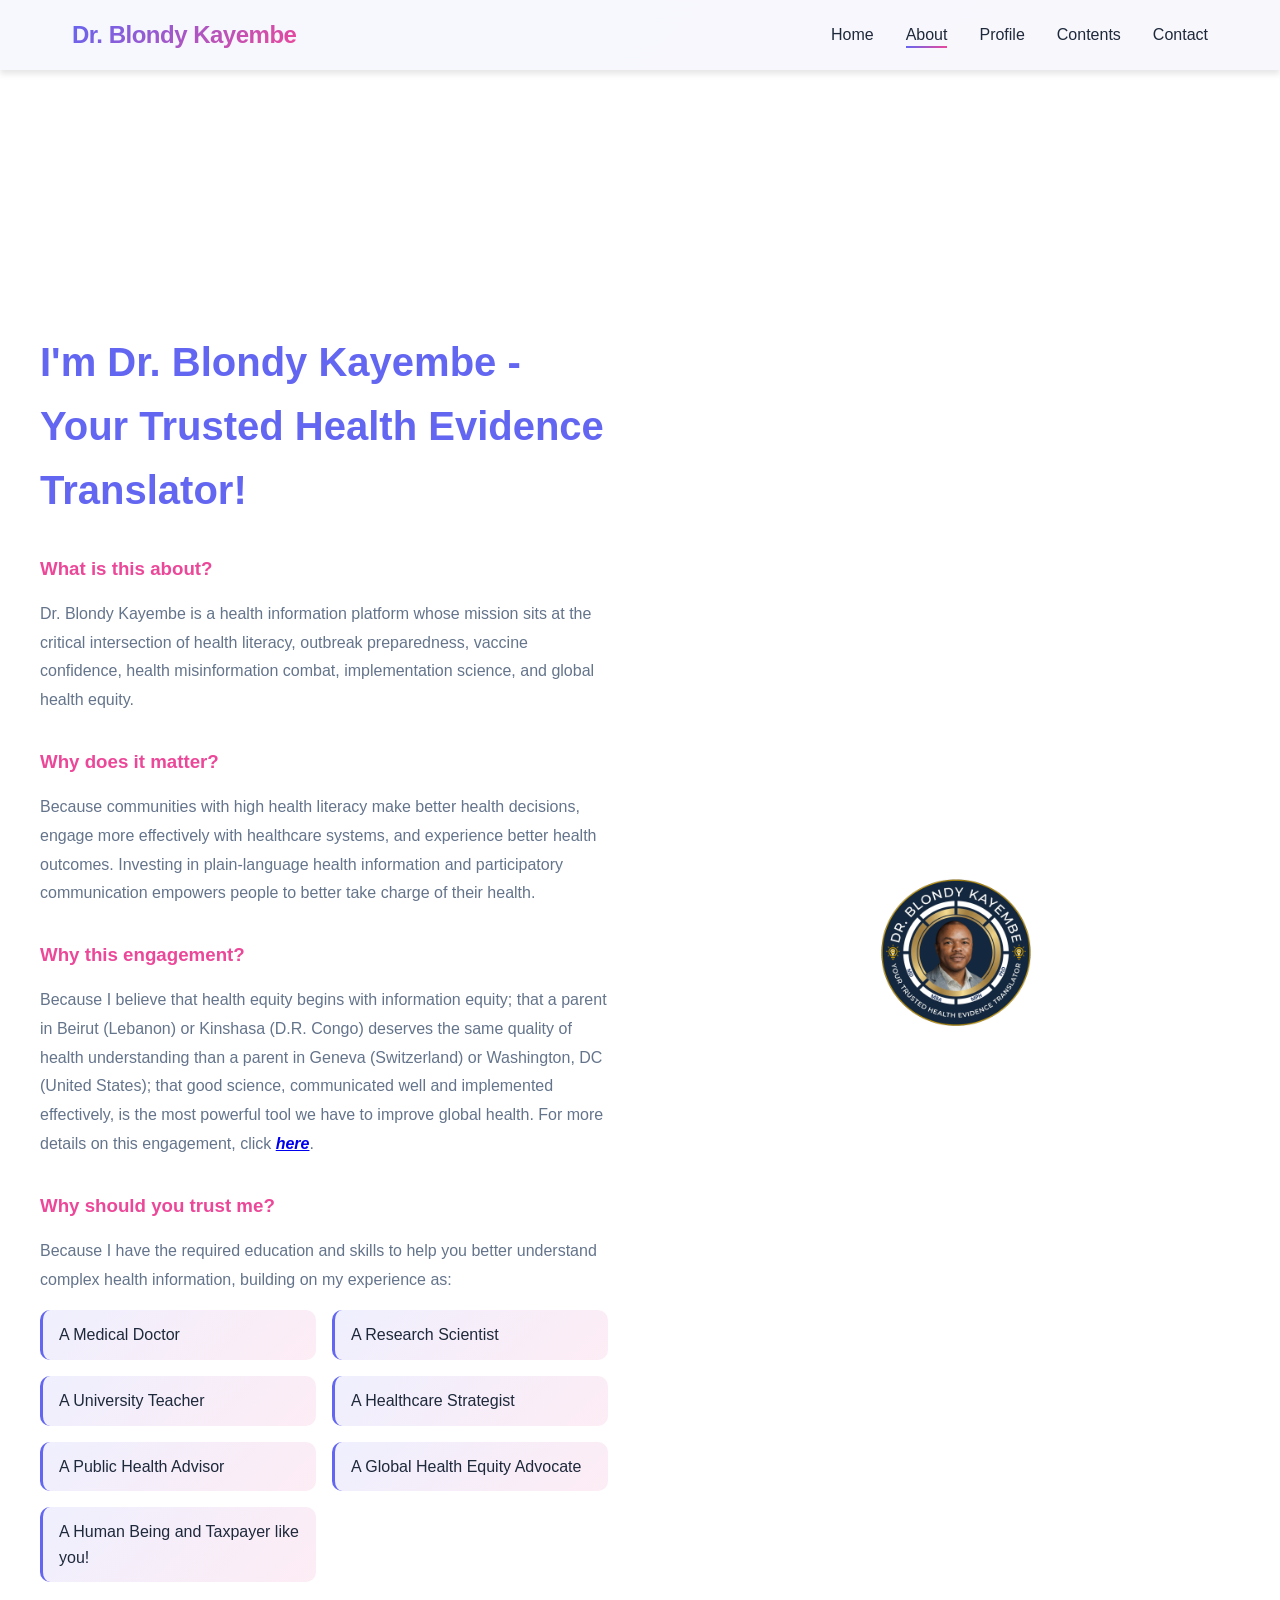
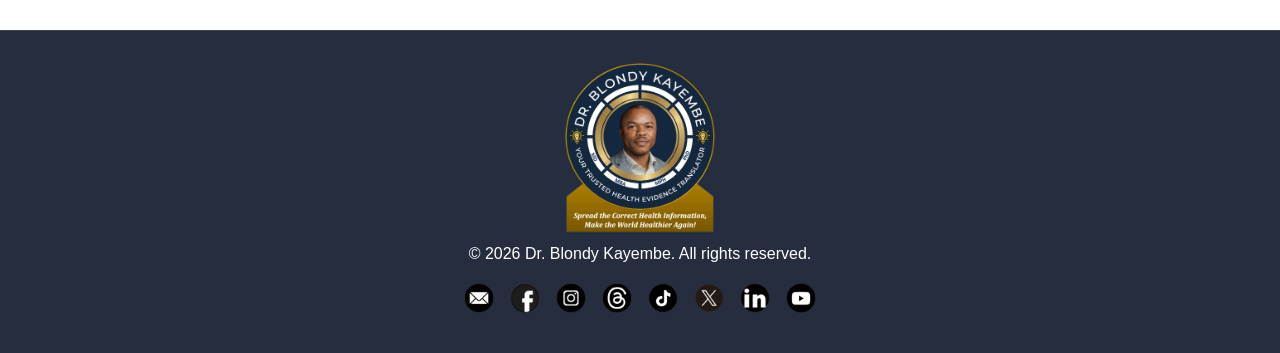
==== commit 3c2add6e: "Update about.html" ====
--- a/about.html
+++ b/about.html
@@ -64,7 +64,7 @@
             <div class="about-visual">
                 <div class="profile-container">
                     <ahref="https://drblondykayembe.com" target="_blank">
-						<img src="/assets/logos/Final.Logo.gif" alt="Logo" style="width: 150px; height: auto"></a>
+						<img src="/assets/logos/Final.Logo.1.gif" alt="Logo" style="width: 150px; height: auto"></a>
                 </div>
             </div>
         </div>
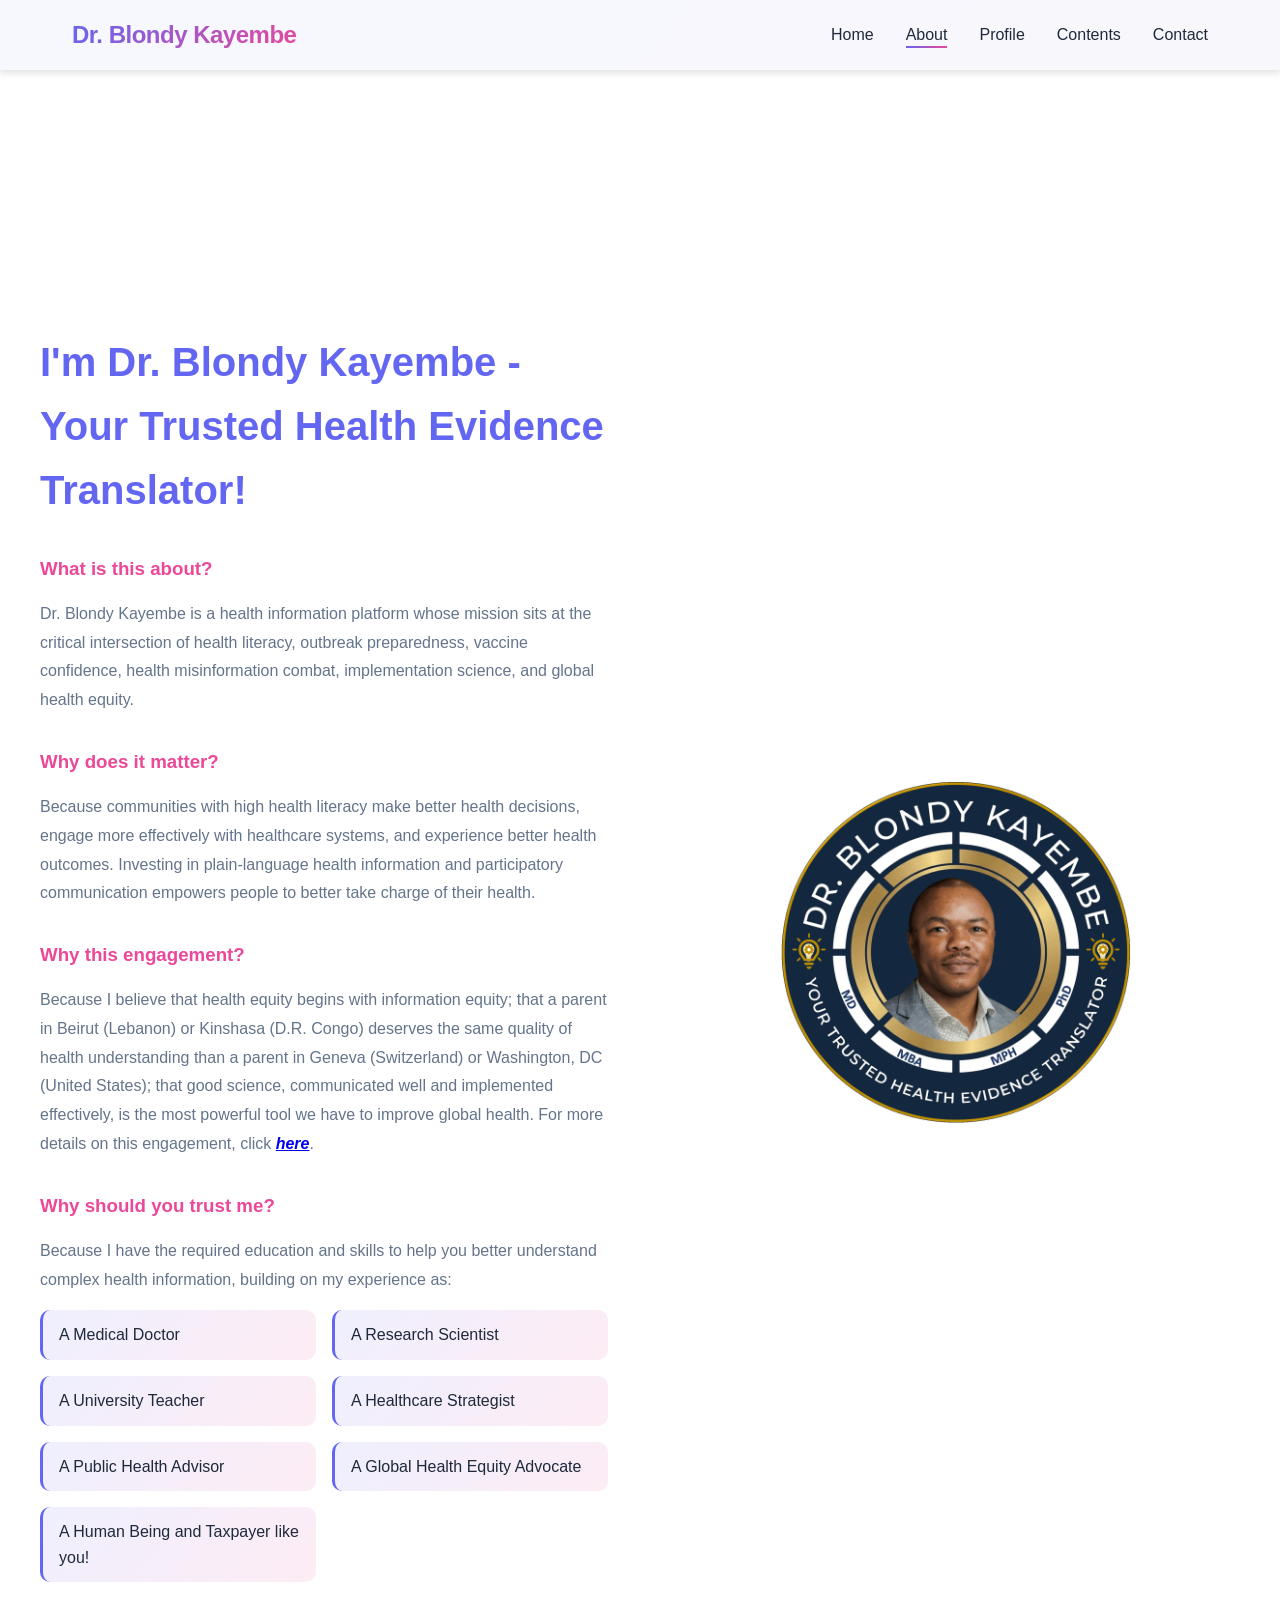
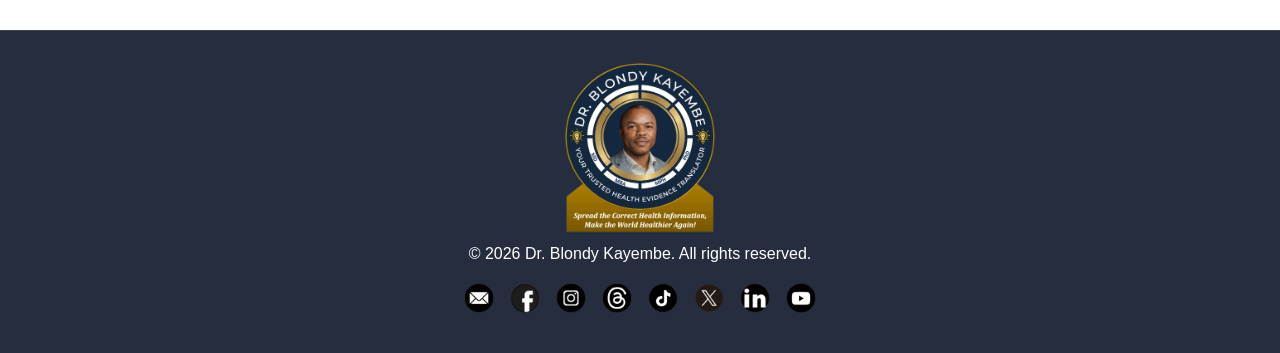
==== commit 6f227b39: "Update about.html" ====
--- a/about.html
+++ b/about.html
@@ -64,7 +64,7 @@
             <div class="about-visual">
                 <div class="profile-container">
                     <ahref="https://drblondykayembe.com" target="_blank">
-						<img src="/assets/logos/Final.Logo.1.gif" alt="Logo" style="width: 150px; height: auto"></a>
+						<img src="/assets/logos/Final.Logo.1.gif" alt="Logo" style="width: 350px; height: auto"></a>
                 </div>
             </div>
         </div>
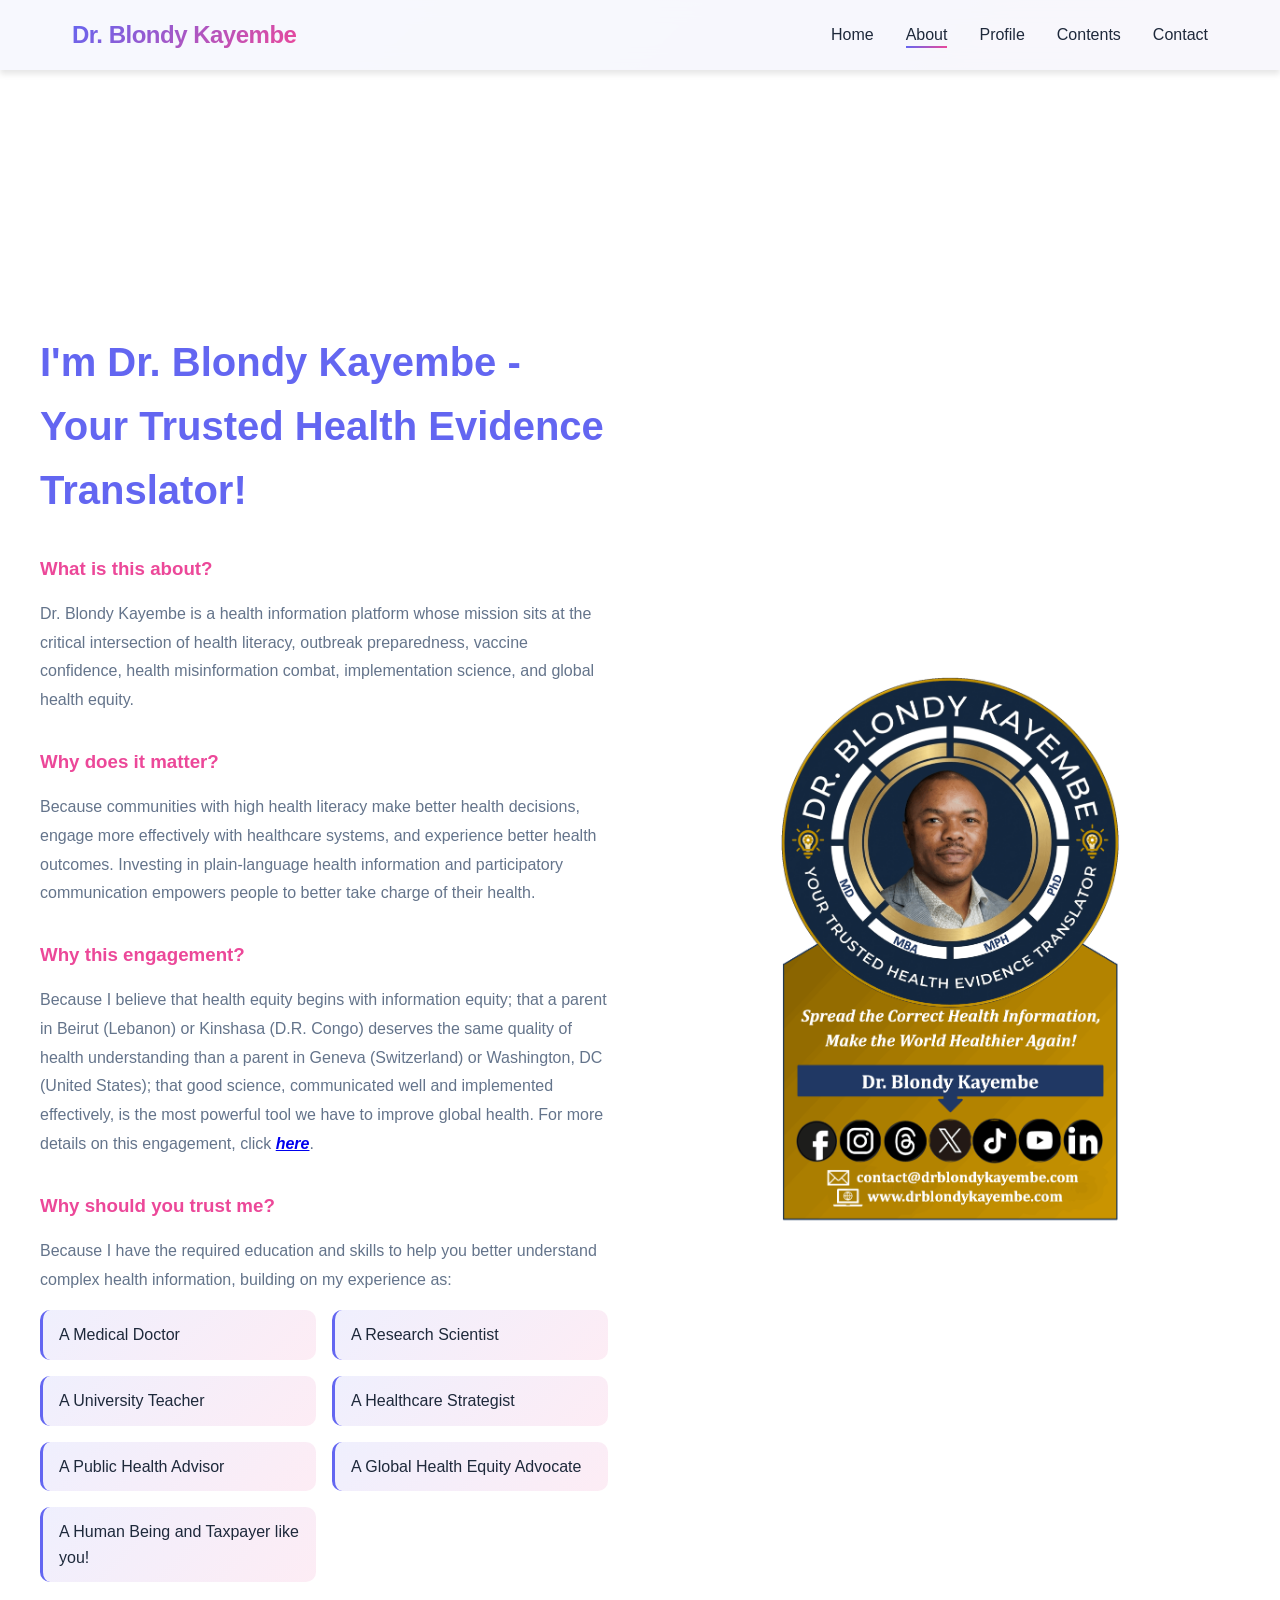
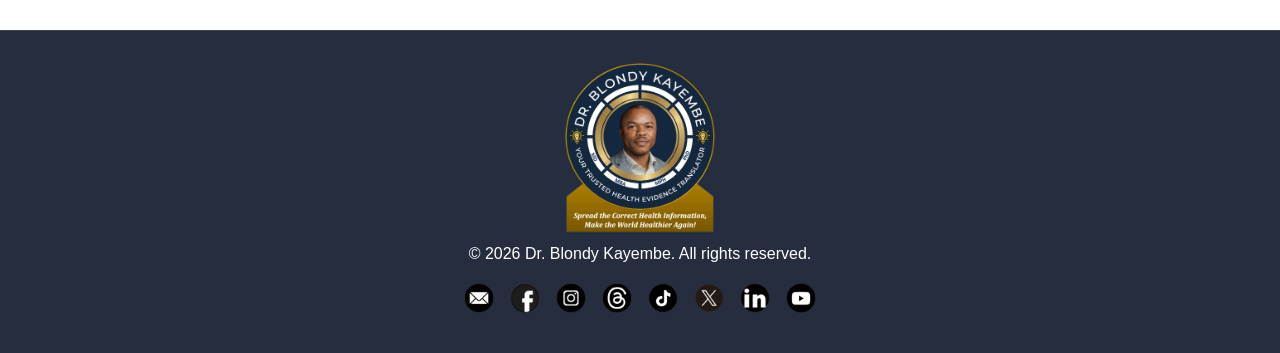
==== commit d9ca0ffc: "Update about.html" ====
--- a/about.html
+++ b/about.html
@@ -63,8 +63,8 @@
             </div>
             <div class="about-visual">
                 <div class="profile-container">
-                    <ahref="https://drblondykayembe.com" target="_blank">
-						<img src="/assets/logos/Final.Logo.1.gif" alt="Logo" style="width: 350px; height: auto"></a>
+                    <a href="https://drblondykayembe.com" target="_blank">
+						<img src="/assets/logos/Final.Logo.3.gif" alt="Logo" style="width: 350px; height: auto"></a>
                 </div>
             </div>
         </div>
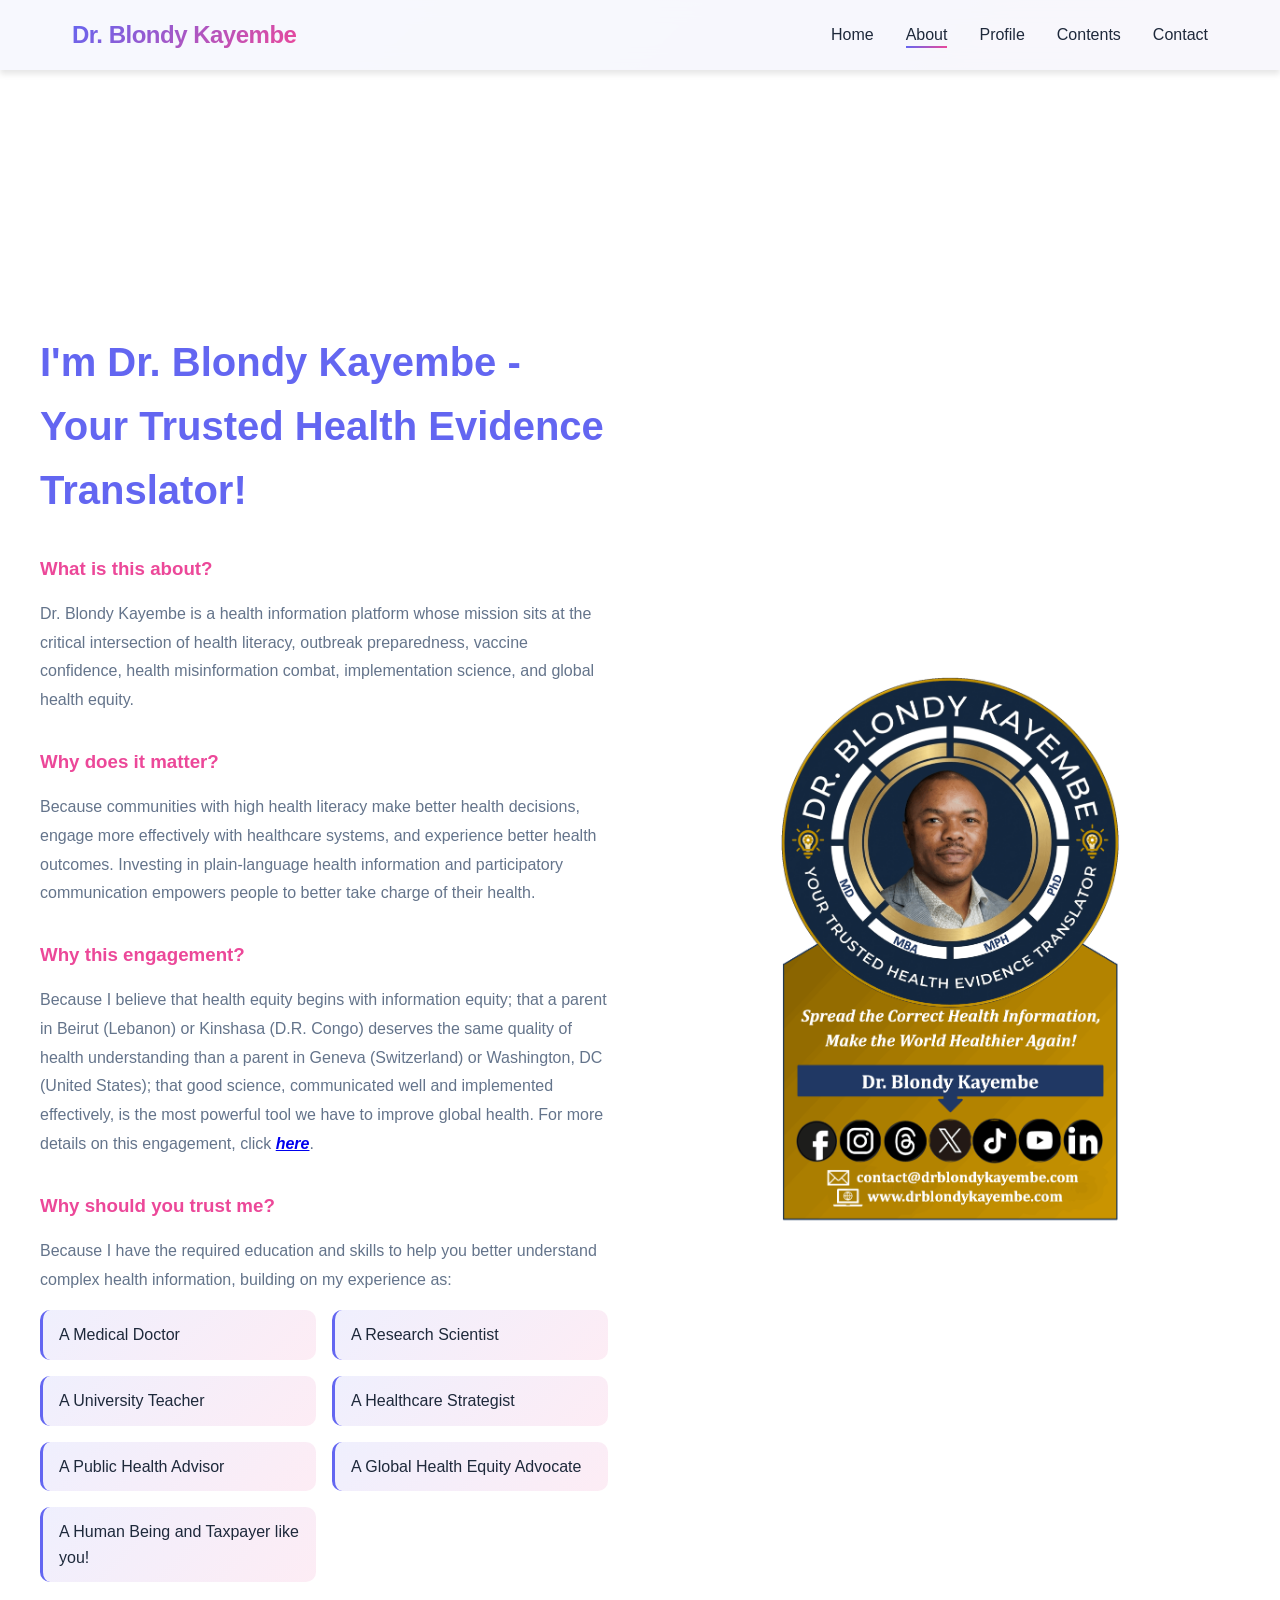
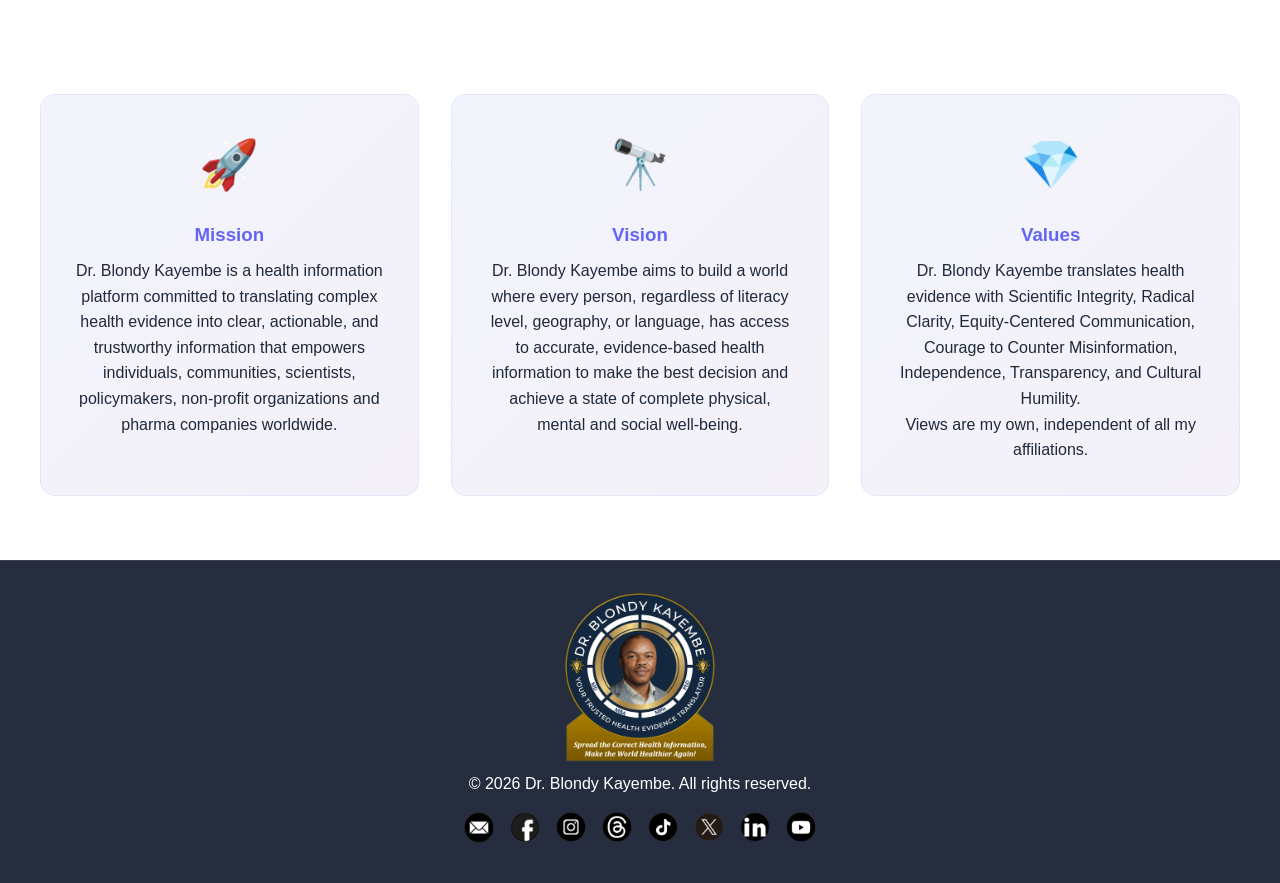
==== commit 26e0d97a: "Update about.html" ====
--- a/about.html
+++ b/about.html
@@ -70,6 +70,32 @@
         </div>
     </section>
 
+	<section class="highlights">
+        <div class="highlights-container">
+            <div class="highlight-card">
+                <div class="card-icon">🚀</div>
+                <h3>Mission</h3>
+                <p>Dr. Blondy Kayembe is a health information platform committed to translating complex health evidence into clear, actionable, 
+                    and trustworthy information that empowers individuals, communities, scientists, policymakers, 
+                    non-profit organizations and pharma companies worldwide.</p>
+            </div>
+            <div class="highlight-card">
+                <div class="card-icon">🔭</div>
+                <h3>Vision</h3>
+                <p>Dr. Blondy Kayembe aims to build a world where every person, regardless of literacy level, 
+                    geography, or language, has access to accurate, evidence-based health information to make 
+                    the best decision and achieve a state of complete physical, mental and social well-being.</p>
+            </div>
+            <div class="highlight-card">
+                <div class="card-icon">💎</div>
+                <h3>Values</h3>
+                <p>Dr. Blondy Kayembe translates health evidence with Scientific Integrity, Radical Clarity, Equity-Centered 
+                    Communication, Courage to Counter Misinformation, Independence, Transparency, and Cultural Humility.</p>
+				<p>Views are my own, independent of all my affiliations.</p>
+            </div>
+        </div>
+    </section>
+	
     <footer>
 		<div style="display: flex; align-items: center; justify-content: center; gap: 10px;">
 			<a href="https://drblondykayembe.com" target="_blank">
